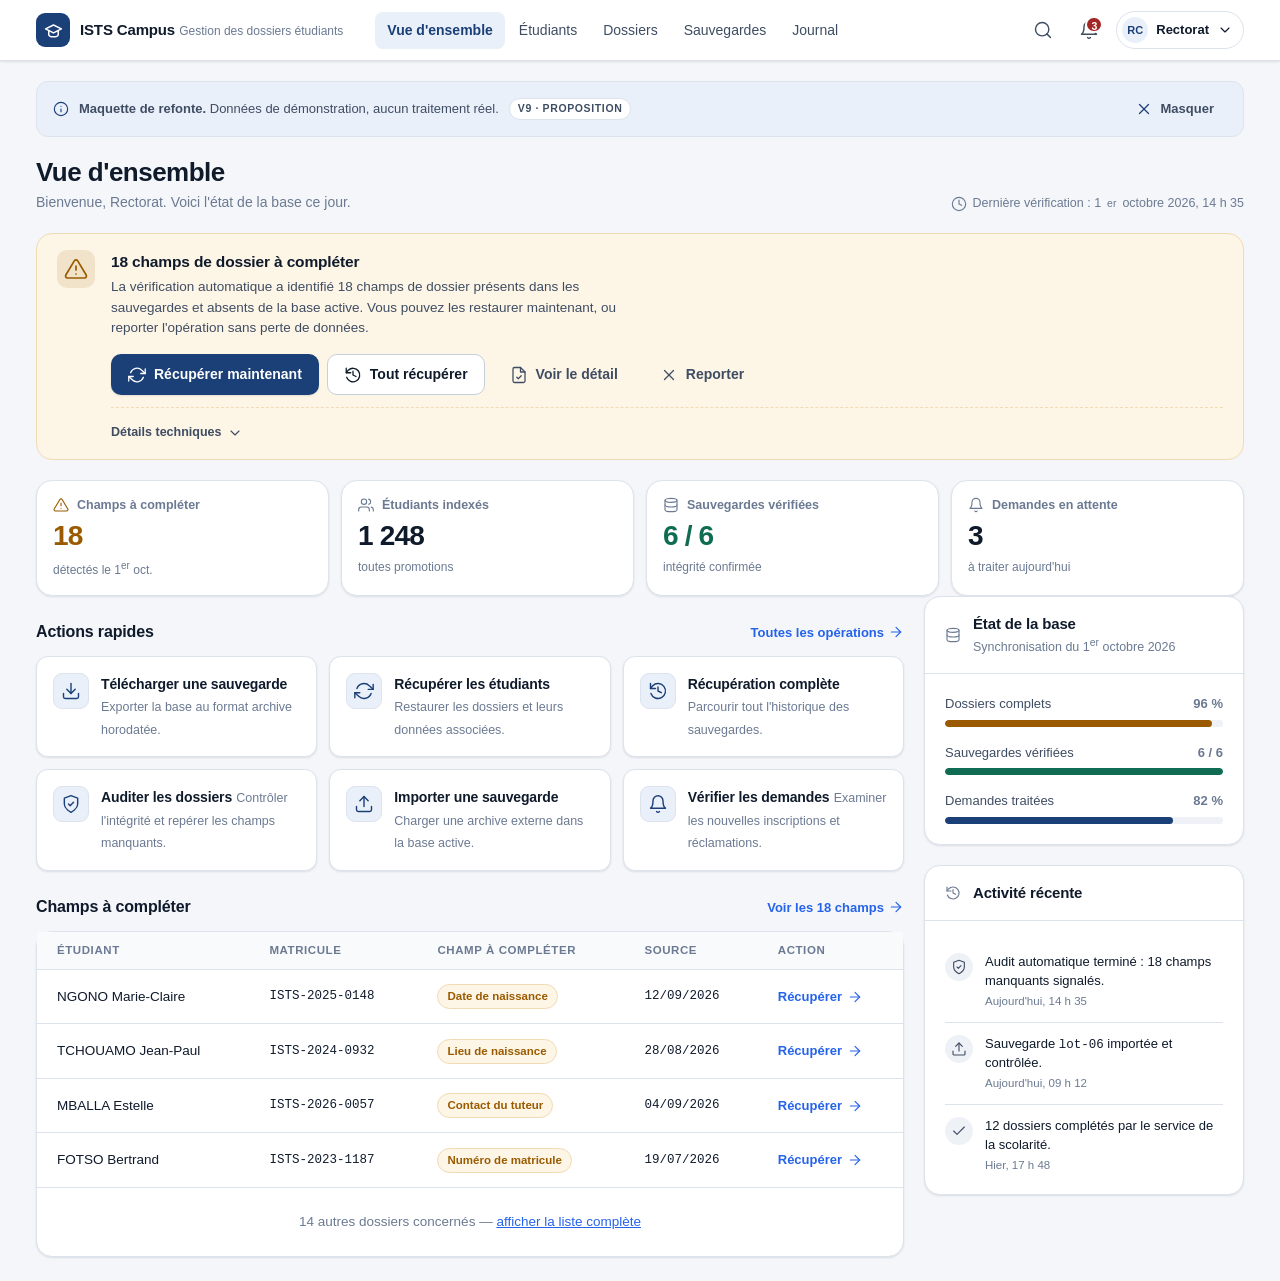
==== design/index.html @ 4a6eb20b "feat(design): refonte professionnelle de l'écran Vue d'ensemble - Design system par jetons CSS (clai" ====
<!DOCTYPE html>
<html lang="fr">
<head>
<meta charset="utf-8">
<meta name="viewport" content="width=device-width, initial-scale=1, viewport-fit=cover">
<meta name="color-scheme" content="light dark">
<meta name="description" content="ISTS Campus — tableau de bord du rectorat : intégrité des dossiers, sauvegardes et demandes.">
<title>Vue d'ensemble · ISTS Campus</title>
<style>
/* ==========================================================================
   ISTS Campus — Design system
   Refonte professionnelle : icônes SVG (plus d'emojis), hiérarchie visuelle,
   responsive mobile-first, thème clair/sombre, focus clavier visible.
   ========================================================================== */

/* --- Jetons de design ---------------------------------------------------- */
:root{
  /* Surfaces & texte */
  --bg:#f4f6f9;
  --surface:#ffffff;
  --surface-2:#f8fafc;
  --surface-3:#eef2f7;
  --border:#dde3ec;
  --border-strong:#c6cfdd;
  --text:#0f1a2b;
  --text-2:#3f4d63;
  --muted:#6b7a92;

  /* Marque & états */
  --brand:#1b3f77;
  --brand-600:#24518f;
  --brand-050:#eaf0fa;
  --accent:#2563eb;
  --warn:#9a5b00;
  --warn-bg:#fdf5e6;
  --warn-border:#f0dcb4;
  --ok:#0f6b52;
  --ok-bg:#e8f5f0;
  --danger:#a32626;
  --danger-bg:#fdeced;

  /* Typographie */
  --font:-apple-system,BlinkMacSystemFont,"Segoe UI",Roboto,"Helvetica Neue",Arial,"Noto Sans",sans-serif;
  --mono:ui-monospace,SFMono-Regular,Menlo,Consolas,"Liberation Mono",monospace;

  /* Rythme */
  --r-sm:8px; --r-md:12px; --r-lg:16px; --r-full:999px;
  --sp-1:4px; --sp-2:8px; --sp-3:12px; --sp-4:16px; --sp-5:20px; --sp-6:24px; --sp-8:32px;
  --shadow-sm:0 1px 2px rgba(15,26,43,.06),0 1px 3px rgba(15,26,43,.05);
  --shadow-md:0 4px 12px rgba(15,26,43,.08),0 1px 3px rgba(15,26,43,.05);
  --ring:0 0 0 3px rgba(37,99,235,.32);
  --header-h:60px;
}

@media (prefers-color-scheme: dark){
  :root{
    --bg:#0b1220; --surface:#111a2b; --surface-2:#151f33; --surface-3:#1b273e;
    --border:#26334b; --border-strong:#35455f;
    --text:#eaf0f8; --text-2:#c2cddc; --muted:#93a2b8;
    --brand:#9dc0ff; --brand-600:#b9d2ff; --brand-050:#1a2740;
    --accent:#6ea8fe;
    --warn:#f0c07a; --warn-bg:#2c2413; --warn-border:#4a3a1c;
    --ok:#7fd8bd; --ok-bg:#122b25;
    --danger:#f4a1a4; --danger-bg:#2e1518;
    --shadow-sm:0 1px 2px rgba(0,0,0,.4); --shadow-md:0 4px 14px rgba(0,0,0,.45);
  }
}

*,*::before,*::after{box-sizing:border-box}
html{-webkit-text-size-adjust:100%}
body{
  margin:0; background:var(--bg); color:var(--text);
  font-family:var(--font); font-size:15px; line-height:1.5;
  -webkit-font-smoothing:antialiased;
  overflow-x:hidden; /* aucune barre horizontale, même sur petits écrans */
}
h1,h2,h3,p{margin:0}
button{font:inherit; color:inherit}
a{color:var(--accent)}
:focus-visible{outline:none; box-shadow:var(--ring); border-radius:6px}

/* Icônes SVG inline (remplacent les emojis) */
.icon{width:20px; height:20px; flex:0 0 auto; stroke:currentColor; fill:none;
      stroke-width:1.7; stroke-linecap:round; stroke-linejoin:round}
.icon--sm{width:16px; height:16px}
.icon--lg{width:24px; height:24px}
.sprite{display:none}

.skip-link{position:absolute; left:-9999px; top:0; z-index:100; background:var(--surface);
  padding:10px 16px; border-radius:0 0 var(--r-sm) 0; text-decoration:none}
.skip-link:focus{left:0}
/* Contenu réservé aux lecteurs d'écran */
.sr-only{
  position:absolute !important; width:1px; height:1px; padding:0; margin:-1px;
  overflow:hidden; clip:rect(0 0 0 0); white-space:nowrap; border:0;
}

/* --- Barre d'application ------------------------------------------------- */
.appbar{
  position:sticky; top:0; z-index:40; background:var(--surface);
  border-bottom:1px solid var(--border); box-shadow:var(--shadow-sm);
  padding-top:env(safe-area-inset-top);
}
.appbar__inner{
  max-width:1240px; margin:0 auto; min-height:var(--header-h);
  padding:0 var(--sp-4); display:flex; align-items:center; gap:var(--sp-4);
}
.brand{display:flex; align-items:center; gap:10px; min-width:0; text-decoration:none; color:inherit}
.brand__mark{
  width:34px; height:34px; flex:0 0 auto; border-radius:9px;
  background:var(--brand); color:#fff; display:grid; place-items:center;
}
@media (prefers-color-scheme: dark){ .brand__mark{background:var(--brand-600); color:#0b1220} }
.brand__mark .icon{width:19px; height:19px; stroke-width:1.9}
.brand__text{min-width:0}
.brand__name{font-size:15px; font-weight:650; letter-spacing:-.01em; white-space:nowrap}
.brand__sub{font-size:11.5px; color:var(--muted); white-space:nowrap; overflow:hidden; text-overflow:ellipsis}

/* Navigation principale — onglets sobres, soulignés à l'état actif */
.mainnav{display:none; margin-left:var(--sp-4)}
.mainnav__list{display:flex; gap:2px; list-style:none; margin:0; padding:0}
.mainnav__link{
  display:block; padding:8px 12px; border-radius:var(--r-sm); text-decoration:none;
  color:var(--text-2); font-size:14px; font-weight:520; white-space:nowrap;
}
.mainnav__link:hover{background:var(--surface-3); color:var(--text)}
.mainnav__link[aria-current="page"]{background:var(--brand-050); color:var(--brand); font-weight:620}
@media (prefers-color-scheme: dark){ .mainnav__link[aria-current="page"]{color:var(--accent)} }

.appbar__actions{margin-left:auto; display:flex; align-items:center; gap:var(--sp-2)}
.iconbtn{
  position:relative; width:38px; height:38px; display:grid; place-items:center;
  background:transparent; border:1px solid transparent; border-radius:10px; cursor:pointer; color:var(--text-2);
}
.iconbtn:hover{background:var(--surface-3); color:var(--text)}
.iconbtn__badge{
  position:absolute; top:4px; right:4px; min-width:17px; height:17px; padding:0 4px;
  border-radius:var(--r-full); background:var(--danger); color:#fff;
  font-size:10.5px; font-weight:700; line-height:17px; text-align:center; border:2px solid var(--surface);
}
.userchip{
  display:none; align-items:center; gap:8px; padding:5px 10px 5px 5px;
  border:1px solid var(--border); border-radius:var(--r-full); background:var(--surface); cursor:pointer;
}
.userchip:hover{border-color:var(--border-strong)}
.userchip__avatar{
  width:26px; height:26px; border-radius:50%; background:var(--brand-050); color:var(--brand);
  display:grid; place-items:center; font-size:11px; font-weight:700;
}
@media (prefers-color-scheme: dark){ .userchip__avatar{color:var(--accent)} }
.userchip__label{font-size:13px; font-weight:560; white-space:nowrap}

/* --- Mise en page -------------------------------------------------------- */
.page{
  max-width:1240px; margin:0 auto; padding:var(--sp-5) var(--sp-4);
  padding-bottom:calc(84px + env(safe-area-inset-bottom)); /* place pour la nav basse */
}
.band{
  background:var(--brand-050); border:1px solid var(--border); border-radius:var(--r-md);
  padding:10px var(--sp-4); margin-bottom:var(--sp-5);
  display:flex; align-items:center; gap:10px; flex-wrap:wrap;
  font-size:13px; color:var(--text-2);
}
@media (prefers-color-scheme: dark){ .band{background:var(--surface-2)} }
.band .icon{color:var(--brand)}
@media (prefers-color-scheme: dark){ .band .icon{color:var(--accent)} }
.band__tag{
  font-size:10.5px; font-weight:700; letter-spacing:.06em; text-transform:uppercase;
  background:var(--surface); border:1px solid var(--border); border-radius:var(--r-full);
  padding:2px 8px; color:var(--text-2);
}

.page-head{
  display:flex; align-items:flex-end; justify-content:space-between;
  gap:var(--sp-4); flex-wrap:wrap; margin-bottom:var(--sp-5);
}
.page-head h1{font-size:26px; line-height:1.2; letter-spacing:-.02em; font-weight:680}
.page-head__sub{color:var(--muted); font-size:14px; margin-top:4px}
.page-head__meta{
  display:flex; align-items:center; gap:6px; color:var(--muted); font-size:12.5px;
  font-variant-numeric:tabular-nums;
}
.layout{display:grid; gap:var(--sp-5)}
@media (min-width:1024px){
  .layout{grid-template-columns:minmax(0,1fr) 320px; align-items:start}
}

/* --- Cartes & sections --------------------------------------------------- */
.card{
  background:var(--surface); border:1px solid var(--border); border-radius:var(--r-lg);
  box-shadow:var(--shadow-sm);
}
.card + .card{margin-top:var(--sp-5)}
.card__head{
  display:flex; align-items:center; gap:var(--sp-3);
  padding:var(--sp-4) var(--sp-5); border-bottom:1px solid var(--border);
}
.card__title{font-size:15px; font-weight:640; letter-spacing:-.01em}
.card__hint{font-size:12.5px; color:var(--muted)}
.card__body{padding:var(--sp-5)}
.section{margin-top:var(--sp-6)}
.section__head{display:flex; align-items:baseline; justify-content:space-between; gap:var(--sp-4); margin-bottom:var(--sp-3)}
.section__title{font-size:16px; font-weight:640; letter-spacing:-.01em}
.section__link{font-size:13px; font-weight:560; text-decoration:none; display:inline-flex; align-items:center; gap:4px}

/* --- Boutons ------------------------------------------------------------- */
.btn{
  display:inline-flex; align-items:center; justify-content:center; gap:8px;
  min-height:40px; padding:9px 16px; border-radius:10px; border:1px solid transparent;
  font-size:14px; font-weight:580; cursor:pointer; text-decoration:none;
  white-space:normal; text-align:center; /* le libellé se replie au lieu d'être tronqué */
  transition:background-color .15s, border-color .15s, box-shadow .15s;
}
.btn .icon{width:18px; height:18px}
.btn--primary{background:var(--brand); color:#fff; box-shadow:var(--shadow-sm)}
.btn--primary:hover{background:var(--brand-600)}
@media (prefers-color-scheme: dark){ .btn--primary{background:var(--accent); color:#0b1220} }
.btn--secondary{background:var(--surface); color:var(--text); border-color:var(--border-strong)}
.btn--secondary:hover{background:var(--surface-3)}
.btn--ghost{background:transparent; color:var(--text-2)}
.btn--ghost:hover{background:var(--surface-3); color:var(--text)}
.btn--sm{min-height:34px; padding:6px 12px; font-size:13px; border-radius:9px}
.btn--block{width:100%}
.btn[disabled]{opacity:.5; cursor:not-allowed}

/* --- Bandeau d'alerte intégrité ----------------------------------------- */
.alert{
  display:flex; gap:var(--sp-4); padding:var(--sp-4) var(--sp-5);
  background:var(--warn-bg); border:1px solid var(--warn-border); border-radius:var(--r-lg);
}
.alert__icon{
  width:38px; height:38px; flex:0 0 auto; border-radius:10px; display:grid; place-items:center;
  background:rgba(154,91,0,.12); color:var(--warn);
}
.alert__body{min-width:0; flex:1 1 auto}
.alert__title{font-size:15.5px; font-weight:660; letter-spacing:-.01em; color:var(--text)}
.alert__text{font-size:13.5px; color:var(--text-2); margin-top:4px; max-width:70ch}
.alert__actions{
  display:flex; flex-wrap:wrap; gap:var(--sp-2); margin-top:var(--sp-4);
}
.alert__actions .btn{flex:0 1 auto}
@media (max-width:560px){ .alert__actions .btn{flex:1 1 100%} }

/* Repli « détails techniques » : le jargon n'occupe plus l'écran principal */
.disclosure{margin-top:var(--sp-3); border-top:1px dashed var(--warn-border); padding-top:var(--sp-3)}
.disclosure > summary{
  cursor:pointer; font-size:12.5px; font-weight:580; color:var(--text-2);
  display:inline-flex; align-items:center; gap:6px; list-style:none;
}
.disclosure > summary::-webkit-details-marker{display:none}
.disclosure > summary .icon{transition:transform .18s}
.disclosure[open] > summary .icon{transform:rotate(180deg)}
.kv{
  margin:var(--sp-3) 0 0; display:grid; gap:2px;
  grid-template-columns:auto; font-size:12.5px;
}
@media (min-width:560px){ .kv{grid-template-columns:190px minmax(0,1fr)} }
.kv dt{color:var(--muted); padding:3px 0}
.kv dd{margin:0; padding:3px 0; font-family:var(--mono); font-size:12px; word-break:break-word}

/* --- Statistiques -------------------------------------------------------- */
.stats{display:grid; gap:var(--sp-3); grid-template-columns:repeat(2,minmax(0,1fr)); margin-top:var(--sp-5)}
@media (min-width:900px){ .stats{grid-template-columns:repeat(4,minmax(0,1fr))} }
.stat{
  background:var(--surface); border:1px solid var(--border); border-radius:var(--r-lg);
  padding:var(--sp-4); box-shadow:var(--shadow-sm); min-width:0;
}
.stat__top{display:flex; align-items:center; gap:8px; color:var(--muted)}
.stat__label{font-size:12.5px; font-weight:560; line-height:1.3}
.stat__value{
  font-size:28px; font-weight:680; letter-spacing:-.03em; margin-top:8px;
  font-variant-numeric:tabular-nums; line-height:1.1;
}
.stat__foot{font-size:12px; margin-top:6px; color:var(--muted)}
.stat--warn .stat__value{color:var(--warn)}
.stat--warn .stat__top .icon{color:var(--warn)}
.stat--ok .stat__value{color:var(--ok)}

/* --- Actions rapides ----------------------------------------------------- */
.actions{display:grid; gap:var(--sp-3); grid-template-columns:minmax(0,1fr); margin-top:var(--sp-3)}
@media (min-width:640px){ .actions{grid-template-columns:repeat(2,minmax(0,1fr))} }
@media (min-width:1024px){ .actions{grid-template-columns:repeat(3,minmax(0,1fr))} }
.action{
  display:flex; gap:var(--sp-3); align-items:flex-start; width:100%; text-align:left;
  background:var(--surface); border:1px solid var(--border); border-radius:var(--r-md);
  padding:var(--sp-4); cursor:pointer; box-shadow:var(--shadow-sm); min-width:0;
}
.action:hover{border-color:var(--border-strong); background:var(--surface-2)}
.action__icon{
  width:36px; height:36px; flex:0 0 auto; border-radius:9px; display:grid; place-items:center;
  background:var(--brand-050); color:var(--brand); border:1px solid var(--border);
}
@media (prefers-color-scheme: dark){ .action__icon{color:var(--accent)} }
.action__body{min-width:0}
.action__label{font-size:14px; font-weight:600; letter-spacing:-.01em}
.action__desc{font-size:12.5px; color:var(--muted); margin-top:3px}

/* --- Tableau des dossiers (devient une liste de cartes sur mobile) -------- */
.tablewrap{overflow-x:auto}
table.table{width:100%; border-collapse:collapse; font-size:13.5px}
.table th{
  text-align:left; font-size:11.5px; font-weight:680; letter-spacing:.05em; text-transform:uppercase;
  color:var(--muted); padding:10px var(--sp-5); background:var(--surface-2);
  border-bottom:1px solid var(--border); white-space:nowrap;
}
.table td{padding:13px var(--sp-5); border-bottom:1px solid var(--border); vertical-align:middle}
.table tr:last-child td{border-bottom:0}
.table tbody tr:hover{background:var(--surface-2)}
.cell-name{font-weight:600}
.cell-sub{font-size:12px; color:var(--muted); margin-top:2px}
.mono{font-family:var(--mono); font-size:12.5px}
.badge{
  display:inline-flex; align-items:center; gap:5px; padding:3px 9px; border-radius:var(--r-full);
  font-size:11.5px; font-weight:620; border:1px solid transparent; white-space:nowrap;
}
.badge--warn{background:var(--warn-bg); color:var(--warn); border-color:var(--warn-border)}
.badge--ok{background:var(--ok-bg); color:var(--ok)}
.badge--neutral{background:var(--surface-3); color:var(--text-2); border-color:var(--border)}
.rowaction{
  background:none; border:0; padding:4px 0; cursor:pointer; font-size:13px; font-weight:600;
  color:var(--accent); display:inline-flex; align-items:center; gap:5px; white-space:nowrap;
}
.table__empty{padding:var(--sp-6); text-align:center; color:var(--muted); font-size:13.5px}

@media (max-width:767px){
  .table thead{position:absolute; width:1px; height:1px; overflow:hidden; clip:rect(0 0 0 0)}
  .table, .table tbody, .table tr, .table td{display:block; width:100%}
  .table tr{
    border-bottom:1px solid var(--border); padding:var(--sp-3) var(--sp-4);
    display:grid; grid-template-columns:1fr auto; gap:2px var(--sp-3);
  }
  .table td{border:0; padding:2px 0}
  .table td[data-label]{display:flex; gap:8px; align-items:baseline; grid-column:1 / -1}
  .table td[data-label]::before{
    content:attr(data-label); flex:0 0 108px; color:var(--muted); font-size:12px;
  }
  .table td.is-primary{grid-column:1 / -1; font-weight:600}
  .table td.is-primary::before{display:none}
  .table td[data-label="Action"]{grid-column:1 / -1; padding-top:8px}
  .table td[data-label="Action"]::before{display:none}
}

/* --- Colonne latérale ---------------------------------------------------- */
.aside .card__body{padding:var(--sp-5)}
.meter + .meter{margin-top:var(--sp-4)}
.meter__row{display:flex; justify-content:space-between; gap:var(--sp-3); font-size:13px; margin-bottom:6px}
.meter__label{color:var(--text-2); font-weight:540}
.meter__value{color:var(--muted); font-variant-numeric:tabular-nums; font-weight:600}
.meter__track{height:7px; border-radius:var(--r-full); background:var(--surface-3); overflow:hidden}
.meter__fill{height:100%; border-radius:inherit; background:var(--brand)}
@media (prefers-color-scheme: dark){ .meter__fill{background:var(--accent)} }
.meter__fill--ok{background:var(--ok)}
.meter__fill--warn{background:var(--warn)}

.timeline{list-style:none; margin:0; padding:0}
.timeline li{display:flex; gap:var(--sp-3); padding:var(--sp-3) 0; border-bottom:1px solid var(--border)}
.timeline li:last-child{border-bottom:0; padding-bottom:0}
.timeline__dot{
  width:28px; height:28px; flex:0 0 auto; border-radius:50%; display:grid; place-items:center;
  background:var(--surface-3); color:var(--text-2);
}
.timeline__text{font-size:13px; line-height:1.45; min-width:0}
.timeline__time{font-size:11.5px; color:var(--muted); margin-top:2px; font-variant-numeric:tabular-nums}

/* --- Navigation basse (mobile) ------------------------------------------ */
.tabbar{
  position:fixed; left:0; right:0; bottom:0; z-index:40;
  background:var(--surface); /* repli pour navigateurs anciens */
  background:color-mix(in srgb, var(--surface) 92%, transparent);
  backdrop-filter:saturate(180%) blur(12px);
  border-top:1px solid var(--border);
  padding-bottom:env(safe-area-inset-bottom);
}
.tabbar__list{display:flex; list-style:none; margin:0; padding:6px 4px; max-width:600px; margin-inline:auto}
.tabbar__item{flex:1 1 0; min-width:0}
.tabbar__link{
  position:relative; display:flex; flex-direction:column; align-items:center; gap:3px;
  padding:6px 2px; border-radius:10px; text-decoration:none; color:var(--muted); font-size:10.5px; font-weight:560;
}
.tabbar__link[aria-current="page"]{color:var(--brand)}
@media (prefers-color-scheme: dark){ .tabbar__link[aria-current="page"]{color:var(--accent)} }
.tabbar__link .icon{width:21px; height:21px}
.tabbar__label{white-space:nowrap; overflow:hidden; text-overflow:ellipsis; max-width:100%}
.tabbar__badge{
  position:absolute; top:0; right:calc(50% - 20px);
  min-width:16px; height:16px; padding:0 4px; border-radius:var(--r-full);
  background:var(--warn); color:#fff; font-size:10px; font-weight:700; line-height:16px; text-align:center;
}
@media (min-width:1024px){ .tabbar{display:none} .page{padding-bottom:var(--sp-6)} }

@media (min-width:760px){ .userchip{display:inline-flex} .mainnav{display:block} }
@media (min-width:1024px){ .brand__sub{font-size:12px} }

/* Accessibilité : respect des préférences de mouvement */
@media (prefers-reduced-motion:reduce){ *{transition:none !important; animation:none !important} }
</style>
</head>
<body>

<!-- ===================== Bibliothèque d'icônes (SVG) ====================== -->
<svg class="sprite" aria-hidden="true" focusable="false" xmlns="http://www.w3.org/2000/svg">
  <defs>
    <symbol id="i-cap" viewBox="0 0 24 24"><path d="M22 10 12 5 2 10l10 5 10-5z"/><path d="M6 12v5c0 1.66 2.69 3 6 3s6-1.34 6-3v-5"/></symbol>
    <symbol id="i-grid" viewBox="0 0 24 24"><rect x="3" y="3" width="7" height="7" rx="1.5"/><rect x="14" y="3" width="7" height="7" rx="1.5"/><rect x="14" y="14" width="7" height="7" rx="1.5"/><rect x="3" y="14" width="7" height="7" rx="1.5"/></symbol>
    <symbol id="i-users" viewBox="0 0 24 24"><path d="M17 21v-2a4 4 0 0 0-4-4H5a4 4 0 0 0-4 4v2"/><circle cx="9" cy="7" r="4"/><path d="M23 21v-2a4 4 0 0 0-3-3.87"/><path d="M16 3.13a4 4 0 0 1 0 7.75"/></symbol>
    <symbol id="i-folder" viewBox="0 0 24 24"><path d="M22 19a2 2 0 0 1-2 2H4a2 2 0 0 1-2-2V5a2 2 0 0 1 2-2h5l2 3h9a2 2 0 0 1 2 2z"/></symbol>
    <symbol id="i-database" viewBox="0 0 24 24"><ellipse cx="12" cy="5" rx="9" ry="3"/><path d="M21 12c0 1.66-4 3-9 3s-9-1.34-9-3"/><path d="M3 5v14c0 1.66 4 3 9 3s9-1.34 9-3V5"/></symbol>
    <symbol id="i-bell" viewBox="0 0 24 24"><path d="M18 8A6 6 0 0 0 6 8c0 7-3 9-3 9h18s-3-2-3-9"/><path d="M13.73 21a2 2 0 0 1-3.46 0"/></symbol>
    <symbol id="i-search" viewBox="0 0 24 24"><circle cx="11" cy="11" r="8"/><path d="M21 21l-4.35-4.35"/></symbol>
    <symbol id="i-download" viewBox="0 0 24 24"><path d="M21 15v4a2 2 0 0 1-2 2H5a2 2 0 0 1-2-2v-4"/><path d="M7 10l5 5 5-5"/><path d="M12 15V3"/></symbol>
    <symbol id="i-upload" viewBox="0 0 24 24"><path d="M21 15v4a2 2 0 0 1-2 2H5a2 2 0 0 1-2-2v-4"/><path d="M17 8l-5-5-5 5"/><path d="M12 3v12"/></symbol>
    <symbol id="i-refresh" viewBox="0 0 24 24"><path d="M23 4v6h-6"/><path d="M1 20v-6h6"/><path d="M3.51 9a9 9 0 0 1 14.85-3.36L23 10"/><path d="M1 14l4.64 4.36A9 9 0 0 0 20.49 15"/></symbol>
    <symbol id="i-shield" viewBox="0 0 24 24"><path d="M12 22s8-4 8-10V5l-8-3-8 3v7c0 6 8 10 8 10z"/><path d="M9 12l2 2 4-4"/></symbol>
    <symbol id="i-filecheck" viewBox="0 0 24 24"><path d="M14 2H6a2 2 0 0 0-2 2v16a2 2 0 0 0 2 2h12a2 2 0 0 0 2-2V8z"/><path d="M14 2v6h6"/><path d="M9 15l2 2 4-4"/></symbol>
    <symbol id="i-alert" viewBox="0 0 24 24"><path d="M10.29 3.86 1.82 18a2 2 0 0 0 1.71 3h16.94a2 2 0 0 0 1.71-3L13.71 3.86a2 2 0 0 0-3.42 0z"/><path d="M12 9v4"/><path d="M12 17h.01"/></symbol>
    <symbol id="i-clock" viewBox="0 0 24 24"><circle cx="12" cy="12" r="10"/><path d="M12 6v6l4 2"/></symbol>
    <symbol id="i-check" viewBox="0 0 24 24"><path d="M20 6 9 17l-5-5"/></symbol>
    <symbol id="i-x" viewBox="0 0 24 24"><path d="M18 6 6 18"/><path d="M6 6l12 12"/></symbol>
    <symbol id="i-chevron" viewBox="0 0 24 24"><path d="M6 9l6 6 6-6"/></symbol>
    <symbol id="i-arrow" viewBox="0 0 24 24"><path d="M5 12h14"/><path d="M12 5l7 7-7 7"/></symbol>
    <symbol id="i-history" viewBox="0 0 24 24"><path d="M3 3v6h6"/><path d="M3.51 15a9 9 0 1 0 2.13-9.36L3 9"/><path d="M12 7v5l4 2"/></symbol>
    <symbol id="i-info" viewBox="0 0 24 24"><circle cx="12" cy="12" r="10"/><path d="M12 16v-4"/><path d="M12 8h.01"/></symbol>
    <symbol id="i-more" viewBox="0 0 24 24"><circle cx="12" cy="12" r="1.6"/><circle cx="12" cy="5" r="1.6"/><circle cx="12" cy="19" r="1.6"/></symbol>
  </defs>
</svg>

<a class="skip-link" href="#main">Aller au contenu principal</a>

<!-- ============================ Barre d'application ====================== -->
<header class="appbar">
  <div class="appbar__inner">
    <a class="brand" href="#" aria-label="ISTS Campus, accueil">
      <span class="brand__mark"><svg class="icon" aria-hidden="true"><use href="#i-cap"></use></svg></span>
      <span class="brand__text">
        <span class="brand__name">ISTS Campus</span>
        <span class="brand__sub">Gestion des dossiers étudiants</span>
      </span>
    </a>

    <nav class="mainnav" aria-label="Navigation principale">
      <ul class="mainnav__list">
        <li><a class="mainnav__link" href="#" aria-current="page">Vue d'ensemble</a></li>
        <li><a class="mainnav__link" href="#">Étudiants</a></li>
        <li><a class="mainnav__link" href="#">Dossiers</a></li>
        <li><a class="mainnav__link" href="#">Sauvegardes</a></li>
        <li><a class="mainnav__link" href="#">Journal</a></li>
      </ul>
    </nav>

    <div class="appbar__actions">
      <button class="iconbtn" type="button" aria-label="Rechercher un étudiant ou un dossier">
        <svg class="icon" aria-hidden="true"><use href="#i-search"></use></svg>
      </button>
      <button class="iconbtn" type="button" aria-label="Notifications, 3 nouvelles demandes">
        <svg class="icon" aria-hidden="true"><use href="#i-bell"></use></svg>
        <span class="iconbtn__badge">3</span>
      </button>
      <button class="userchip" type="button" aria-haspopup="menu">
        <span class="userchip__avatar" aria-hidden="true">RC</span>
        <span class="userchip__label">Rectorat</span>
        <svg class="icon icon--sm" aria-hidden="true"><use href="#i-chevron"></use></svg>
      </button>
    </div>
  </div>
</header>

<!-- ================================ Contenu ============================== -->
<main class="page" id="main">

  <!-- Bandeau de maquette — à supprimer une fois la refonte intégrée -->
  <div class="band" id="demo-band">
    <svg class="icon icon--sm" aria-hidden="true"><use href="#i-info"></use></svg>
    <span><strong>Maquette de refonte.</strong> Données de démonstration, aucun traitement réel.</span>
    <span class="band__tag">V9 · proposition</span>
    <button class="btn btn--ghost btn--sm" type="button" style="margin-left:auto" data-dismiss="demo-band">
      <svg class="icon icon--sm" aria-hidden="true"><use href="#i-x"></use></svg>
      Masquer
    </button>
  </div>

  <div class="page-head">
    <div>
      <h1>Vue d'ensemble</h1>
      <p class="page-head__sub">Bienvenue, Rectorat. Voici l'état de la base ce jour.</p>
    </div>
    <p class="page-head__meta">
      <svg class="icon icon--sm" aria-hidden="true"><use href="#i-clock"></use></svg>
      Dernière vérification : 1<sup>er</sup> octobre 2026, 14 h 35
    </p>
  </div>

  <!-- Intégrité des données -->
  <section aria-labelledby="alert-title">
    <div class="alert" role="status">
      <span class="alert__icon"><svg class="icon icon--lg" aria-hidden="true"><use href="#i-alert"></use></svg></span>
      <div class="alert__body">
        <h2 class="alert__title" id="alert-title">18 champs de dossier à compléter</h2>
        <p class="alert__text">
          La vérification automatique a identifié 18 champs de dossier présents dans les
          sauvegardes et absents de la base active. Vous pouvez les restaurer maintenant,
          ou reporter l'opération sans perte de données.
        </p>

        <div class="alert__actions">
          <button class="btn btn--primary" type="button">
            <svg class="icon" aria-hidden="true"><use href="#i-refresh"></use></svg>
            Récupérer maintenant
          </button>
          <button class="btn btn--secondary" type="button">
            <svg class="icon" aria-hidden="true"><use href="#i-history"></use></svg>
            Tout récupérer
          </button>
          <button class="btn btn--ghost" type="button">
            <svg class="icon" aria-hidden="true"><use href="#i-filecheck"></use></svg>
            Voir le détail
          </button>
          <button class="btn btn--ghost" type="button" data-dismiss="alert-card">
            <svg class="icon" aria-hidden="true"><use href="#i-x"></use></svg>
            Reporter
          </button>
        </div>

        <details class="disclosure">
          <summary>
            Détails techniques
            <svg class="icon icon--sm" aria-hidden="true"><use href="#i-chevron"></use></svg>
          </summary>
          <dl class="kv">
            <dt>Source analysée</dt><dd>sauvegardes Firestore (6 lots)</dd>
            <dt>Périmètre</dt><dd>collection « dossiers » · champs incomplets</dd>
            <dt>Horodatage de l'analyse</dt><dd>2026-10-01T14:35:27Z</dd>
            <dt>Identifiant du rapport</dt><dd>audit-2026-10-01-a41f</dd>
          </dl>
        </details>
      </div>
    </div>
  </section>

  <!-- Indicateurs clés -->
  <section class="stats" aria-label="Indicateurs clés">
    <article class="stat stat--warn">
      <div class="stat__top">
        <svg class="icon icon--sm" aria-hidden="true"><use href="#i-alert"></use></svg>
        <span class="stat__label">Champs à compléter</span>
      </div>
      <p class="stat__value">18</p>
      <p class="stat__foot">détectés le 1<sup>er</sup> oct.</p>
    </article>

    <article class="stat">
      <div class="stat__top">
        <svg class="icon icon--sm" aria-hidden="true"><use href="#i-users"></use></svg>
        <span class="stat__label">Étudiants indexés</span>
      </div>
      <p class="stat__value">1 248</p>
      <p class="stat__foot">toutes promotions</p>
    </article>

    <article class="stat stat--ok">
      <div class="stat__top">
        <svg class="icon icon--sm" aria-hidden="true"><use href="#i-database"></use></svg>
        <span class="stat__label">Sauvegardes vérifiées</span>
      </div>
      <p class="stat__value">6 / 6</p>
      <p class="stat__foot">intégrité confirmée</p>
    </article>

    <article class="stat">
      <div class="stat__top">
        <svg class="icon icon--sm" aria-hidden="true"><use href="#i-bell"></use></svg>
        <span class="stat__label">Demandes en attente</span>
      </div>
      <p class="stat__value">3</p>
      <p class="stat__foot">à traiter aujourd'hui</p>
    </article>
  </section>

  <div class="layout">
    <!-- Colonne principale -->
    <div>
      <!-- Actions rapides -->
      <section class="section" aria-labelledby="sec-actions">
        <div class="section__head">
          <h2 class="section__title" id="sec-actions">Actions rapides</h2>
          <a class="section__link" href="#">Toutes les opérations <svg class="icon icon--sm" aria-hidden="true"><use href="#i-arrow"></use></svg></a>
        </div>

        <div class="actions">
          <button class="action" type="button">
            <span class="action__icon"><svg class="icon" aria-hidden="true"><use href="#i-download"></use></svg></span>
            <span class="action__body">
              <span class="action__label">Télécharger une sauvegarde</span>
              <span class="action__desc">Exporter la base au format archive horodatée.</span>
            </span>
          </button>

          <button class="action" type="button">
            <span class="action__icon"><svg class="icon" aria-hidden="true"><use href="#i-refresh"></use></svg></span>
            <span class="action__body">
              <span class="action__label">Récupérer les étudiants</span>
              <span class="action__desc">Restaurer les dossiers et leurs données associées.</span>
            </span>
          </button>

          <button class="action" type="button">
            <span class="action__icon"><svg class="icon" aria-hidden="true"><use href="#i-history"></use></svg></span>
            <span class="action__body">
              <span class="action__label">Récupération complète</span>
              <span class="action__desc">Parcourir tout l'historique des sauvegardes.</span>
            </span>
          </button>

          <button class="action" type="button">
            <span class="action__icon"><svg class="icon" aria-hidden="true"><use href="#i-shield"></use></svg></span>
            <span class="action__body">
              <span class="action__label">Auditer les dossiers</span>
              <span class="action__desc">Contrôler l'intégrité et repérer les champs manquants.</span>
            </span>
          </button>

          <button class="action" type="button">
            <span class="action__icon"><svg class="icon" aria-hidden="true"><use href="#i-upload"></use></svg></span>
            <span class="action__body">
              <span class="action__label">Importer une sauvegarde</span>
              <span class="action__desc">Charger une archive externe dans la base active.</span>
            </span>
          </button>

          <button class="action" type="button">
            <span class="action__icon"><svg class="icon" aria-hidden="true"><use href="#i-bell"></use></svg></span>
            <span class="action__body">
              <span class="action__label">Vérifier les demandes</span>
              <span class="action__desc">Examiner les nouvelles inscriptions et réclamations.</span>
            </span>
          </button>
        </div>
      </section>

      <!-- Dossiers concernés -->
      <section class="section" aria-labelledby="sec-files">
        <div class="section__head">
          <h2 class="section__title" id="sec-files">Champs à compléter</h2>
          <a class="section__link" href="#">Voir les 18 champs <svg class="icon icon--sm" aria-hidden="true"><use href="#i-arrow"></use></svg></a>
        </div>

        <div class="card">
          <div class="tablewrap">
            <table class="table">
              <caption class="sr-only">Champs manquants par étudiant, avec leur origine</caption>
              <thead>
                <tr>
                  <th scope="col">Étudiant</th>
                  <th scope="col">Matricule</th>
                  <th scope="col">Champ à compléter</th>
                  <th scope="col">Source</th>
                  <th scope="col">Action</th>
                </tr>
              </thead>
              <tbody>
                <tr>
                  <td class="is-primary">NGONO Marie-Claire</td>
                  <td data-label="Matricule" class="mono">ISTS-2025-0148</td>
                  <td data-label="Champ à compléter"><span class="badge badge--warn">Date de naissance</span></td>
                  <td data-label="Source" class="mono">12/09/2026</td>
                  <td data-label="Action">
                    <button class="rowaction" type="button">Récupérer <svg class="icon icon--sm" aria-hidden="true"><use href="#i-arrow"></use></svg></button>
                  </td>
                </tr>
                <tr>
                  <td class="is-primary">TCHOUAMO Jean-Paul</td>
                  <td data-label="Matricule" class="mono">ISTS-2024-0932</td>
                  <td data-label="Champ à compléter"><span class="badge badge--warn">Lieu de naissance</span></td>
                  <td data-label="Source" class="mono">28/08/2026</td>
                  <td data-label="Action">
                    <button class="rowaction" type="button">Récupérer <svg class="icon icon--sm" aria-hidden="true"><use href="#i-arrow"></use></svg></button>
                  </td>
                </tr>
                <tr>
                  <td class="is-primary">MBALLA Estelle</td>
                  <td data-label="Matricule" class="mono">ISTS-2026-0057</td>
                  <td data-label="Champ à compléter"><span class="badge badge--warn">Contact du tuteur</span></td>
                  <td data-label="Source" class="mono">04/09/2026</td>
                  <td data-label="Action">
                    <button class="rowaction" type="button">Récupérer <svg class="icon icon--sm" aria-hidden="true"><use href="#i-arrow"></use></svg></button>
                  </td>
                </tr>
                <tr>
                  <td class="is-primary">FOTSO Bertrand</td>
                  <td data-label="Matricule" class="mono">ISTS-2023-1187</td>
                  <td data-label="Champ à compléter"><span class="badge badge--warn">Numéro de matricule</span></td>
                  <td data-label="Source" class="mono">19/07/2026</td>
                  <td data-label="Action">
                    <button class="rowaction" type="button">Récupérer <svg class="icon icon--sm" aria-hidden="true"><use href="#i-arrow"></use></svg></button>
                  </td>
                </tr>
              </tbody>
            </table>
          </div>
          <p class="table__empty" style="border-top:1px solid var(--border)">
            14 autres dossiers concernés — <a href="#">afficher la liste complète</a>
          </p>
        </div>
      </section>
    </div>

    <!-- Colonne latérale -->
    <aside class="aside">
      <div class="card">
        <div class="card__head">
          <svg class="icon icon--sm" aria-hidden="true" style="color:var(--muted)"><use href="#i-database"></use></svg>
          <div>
            <h2 class="card__title">État de la base</h2>
            <p class="card__hint">Synchronisation du 1<sup>er</sup> octobre 2026</p>
          </div>
        </div>
        <div class="card__body">
          <div class="meter">
            <div class="meter__row"><span class="meter__label">Dossiers complets</span><span class="meter__value">96 %</span></div>
            <div class="meter__track"><div class="meter__fill meter__fill--warn" style="width:96%"></div></div>
          </div>
          <div class="meter">
            <div class="meter__row"><span class="meter__label">Sauvegardes vérifiées</span><span class="meter__value">6 / 6</span></div>
            <div class="meter__track"><div class="meter__fill meter__fill--ok" style="width:100%"></div></div>
          </div>
          <div class="meter">
            <div class="meter__row"><span class="meter__label">Demandes traitées</span><span class="meter__value">82 %</span></div>
            <div class="meter__track"><div class="meter__fill" style="width:82%"></div></div>
          </div>
        </div>
      </div>

      <div class="card">
        <div class="card__head">
          <svg class="icon icon--sm" aria-hidden="true" style="color:var(--muted)"><use href="#i-history"></use></svg>
          <h2 class="card__title">Activité récente</h2>
        </div>
        <div class="card__body">
          <ul class="timeline">
            <li>
              <span class="timeline__dot"><svg class="icon icon--sm" aria-hidden="true"><use href="#i-shield"></use></svg></span>
              <div>
                <p class="timeline__text">Audit automatique terminé : 18 champs manquants signalés.</p>
                <p class="timeline__time">Aujourd'hui, 14 h 35</p>
              </div>
            </li>
            <li>
              <span class="timeline__dot"><svg class="icon icon--sm" aria-hidden="true"><use href="#i-upload"></use></svg></span>
              <div>
                <p class="timeline__text">Sauvegarde <span class="mono">lot-06</span> importée et contrôlée.</p>
                <p class="timeline__time">Aujourd'hui, 09 h 12</p>
              </div>
            </li>
            <li>
              <span class="timeline__dot"><svg class="icon icon--sm" aria-hidden="true"><use href="#i-check"></use></svg></span>
              <div>
                <p class="timeline__text">12 dossiers complétés par le service de la scolarité.</p>
                <p class="timeline__time">Hier, 17 h 48</p>
              </div>
            </li>
          </ul>
        </div>
      </div>
    </aside>
  </div>
</main>

<!-- ========================= Navigation basse (mobile) =================== -->
<nav class="tabbar" aria-label="Navigation mobile">
  <ul class="tabbar__list">
    <li class="tabbar__item">
      <a class="tabbar__link" href="#" aria-current="page">
        <svg class="icon" aria-hidden="true"><use href="#i-grid"></use></svg>
        <span class="tabbar__label">Vue d'ensemble</span>
      </a>
    </li>
    <li class="tabbar__item">
      <a class="tabbar__link" href="#">
        <svg class="icon" aria-hidden="true"><use href="#i-users"></use></svg>
        <span class="tabbar__label">Étudiants</span>
      </a>
    </li>
    <li class="tabbar__item">
      <a class="tabbar__link" href="#">
        <svg class="icon" aria-hidden="true"><use href="#i-folder"></use></svg>
        <span class="tabbar__label">Dossiers</span>
        <span class="tabbar__badge">18</span>
      </a>
    </li>
    <li class="tabbar__item">
      <a class="tabbar__link" href="#">
        <svg class="icon" aria-hidden="true"><use href="#i-database"></use></svg>
        <span class="tabbar__label">Sauvegardes</span>
      </a>
    </li>
    <li class="tabbar__item">
      <a class="tabbar__link" href="#">
        <svg class="icon" aria-hidden="true"><use href="#i-more"></use></svg>
        <span class="tabbar__label">Plus</span>
      </a>
    </li>
  </ul>
</nav>

<script>
// Comportements de démonstration uniquement (aucun appel réseau dans la maquette).
document.querySelectorAll('[data-dismiss]').forEach(function (btn) {
  btn.addEventListener('click', function () {
    var target = btn.closest('.band, .alert, .card');
    if (target) target.remove();
  });
});
</script>
</body>
</html>
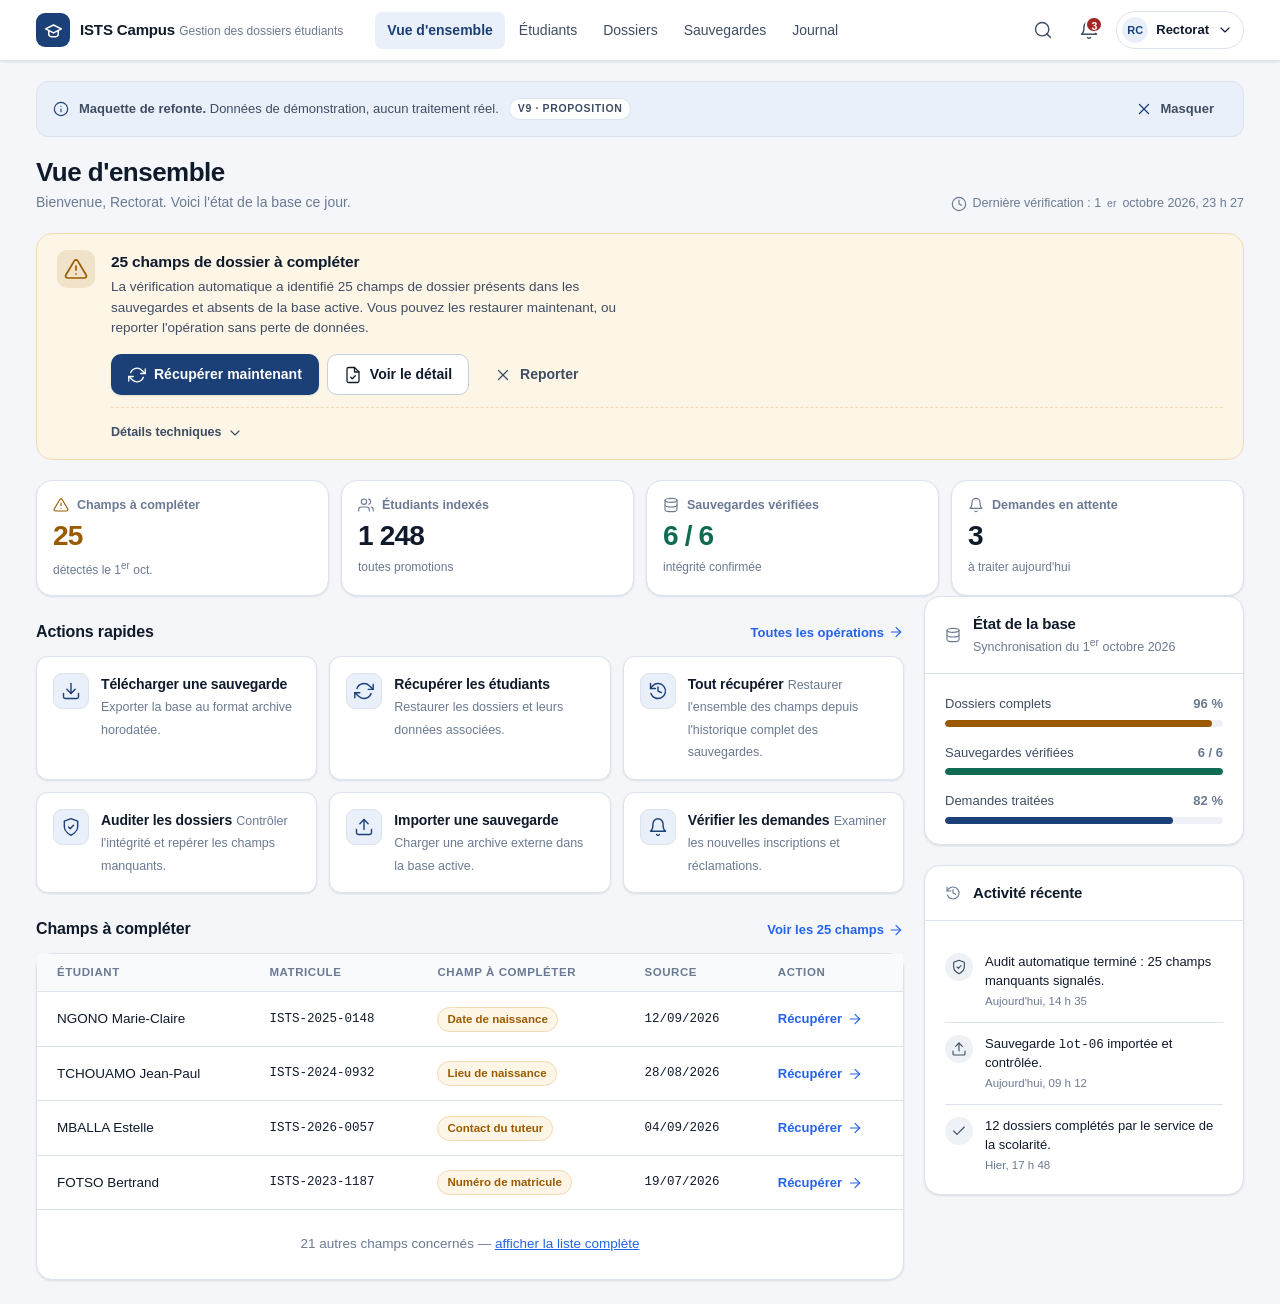
==== commit 869599f4: "fix(interface): « Récupérer TOUT » n'est plus proposé deux fois Constaté sur la capture du 01/10/202" ====
--- a/design/index.html
+++ b/design/index.html
@@ -114,7 +114,8 @@
 .brand__mark .icon{width:19px; height:19px; stroke-width:1.9}
 .brand__text{min-width:0}
 .brand__name{font-size:15px; font-weight:650; letter-spacing:-.01em; white-space:nowrap}
-.brand__sub{font-size:11.5px; color:var(--muted); white-space:nowrap; overflow:hidden; text-overflow:ellipsis}
+.brand__sub{font-size:11.5px; color:var(--muted); white-space:nowrap}
+@media (max-width:399px){ .brand__sub{display:none} }
 
 /* Navigation principale — onglets sobres, soulignés à l'état actif */
 .mainnav{display:none; margin-left:var(--sp-4)}
@@ -380,7 +381,9 @@
 .tabbar__link[aria-current="page"]{color:var(--brand)}
 @media (prefers-color-scheme: dark){ .tabbar__link[aria-current="page"]{color:var(--accent)} }
 .tabbar__link .icon{width:21px; height:21px}
-.tabbar__label{white-space:nowrap; overflow:hidden; text-overflow:ellipsis; max-width:100%}
+.tabbar__label{
+  max-width:100%; text-align:center; line-height:1.15; overflow-wrap:anywhere;
+}
 .tabbar__badge{
   position:absolute; top:0; right:calc(50% - 20px);
   min-width:16px; height:16px; padding:0 4px; border-radius:var(--r-full);
@@ -388,8 +391,13 @@
 }
 @media (min-width:1024px){ .tabbar{display:none} .page{padding-bottom:var(--sp-6)} }
 
-@media (min-width:760px){ .userchip{display:inline-flex} .mainnav{display:block} }
+@media (min-width:760px){ .userchip{display:inline-flex} }
+/* La navigation principale n'apparaît que lorsqu'elle tient sans déborder,
+   c'est-à-dire quand la barre d'onglets mobile disparaît. */
+@media (min-width:1024px){ .mainnav{display:block} }
 @media (min-width:1024px){ .brand__sub{font-size:12px} }
+/* Icônes des en-têtes de carte : via le design system, plus de style en ligne */
+.card__head > .icon{color:var(--muted)}
 
 /* Accessibilité : respect des préférences de mouvement */
 @media (prefers-reduced-motion:reduce){ *{transition:none !important; animation:none !important} }
@@ -485,7 +493,7 @@
     </div>
     <p class="page-head__meta">
       <svg class="icon icon--sm" aria-hidden="true"><use href="#i-clock"></use></svg>
-      Dernière vérification : 1<sup>er</sup> octobre 2026, 14 h 35
+      Dernière vérification : 1<sup>er</sup> octobre 2026, 23 h 27
     </p>
   </div>
 
@@ -494,9 +502,9 @@
     <div class="alert" role="status">
       <span class="alert__icon"><svg class="icon icon--lg" aria-hidden="true"><use href="#i-alert"></use></svg></span>
       <div class="alert__body">
-        <h2 class="alert__title" id="alert-title">18 champs de dossier à compléter</h2>
+        <h2 class="alert__title" id="alert-title">25 champs de dossier à compléter</h2>
         <p class="alert__text">
-          La vérification automatique a identifié 18 champs de dossier présents dans les
+          La vérification automatique a identifié 25 champs de dossier présents dans les
           sauvegardes et absents de la base active. Vous pouvez les restaurer maintenant,
           ou reporter l'opération sans perte de données.
         </p>
@@ -507,10 +515,6 @@
             Récupérer maintenant
           </button>
           <button class="btn btn--secondary" type="button">
-            <svg class="icon" aria-hidden="true"><use href="#i-history"></use></svg>
-            Tout récupérer
-          </button>
-          <button class="btn btn--ghost" type="button">
             <svg class="icon" aria-hidden="true"><use href="#i-filecheck"></use></svg>
             Voir le détail
           </button>
@@ -528,8 +532,8 @@
           <dl class="kv">
             <dt>Source analysée</dt><dd>sauvegardes Firestore (6 lots)</dd>
             <dt>Périmètre</dt><dd>collection « dossiers » · champs incomplets</dd>
-            <dt>Horodatage de l'analyse</dt><dd>2026-10-01T14:35:27Z</dd>
-            <dt>Identifiant du rapport</dt><dd>audit-2026-10-01-a41f</dd>
+            <dt>Horodatage de l'analyse</dt><dd>2026-10-01T23:27:12Z</dd>
+            <dt>Identifiant du rapport</dt><dd>audit-2026-10-01-b7c2</dd>
           </dl>
         </details>
       </div>
@@ -543,7 +547,7 @@
         <svg class="icon icon--sm" aria-hidden="true"><use href="#i-alert"></use></svg>
         <span class="stat__label">Champs à compléter</span>
       </div>
-      <p class="stat__value">18</p>
+      <p class="stat__value">25</p>
       <p class="stat__foot">détectés le 1<sup>er</sup> oct.</p>
     </article>
 
@@ -605,8 +609,8 @@
           <button class="action" type="button">
             <span class="action__icon"><svg class="icon" aria-hidden="true"><use href="#i-history"></use></svg></span>
             <span class="action__body">
-              <span class="action__label">Récupération complète</span>
-              <span class="action__desc">Parcourir tout l'historique des sauvegardes.</span>
+              <span class="action__label">Tout récupérer</span>
+              <span class="action__desc">Restaurer l'ensemble des champs depuis l'historique complet des sauvegardes.</span>
             </span>
           </button>
 
@@ -640,7 +644,7 @@
       <section class="section" aria-labelledby="sec-files">
         <div class="section__head">
           <h2 class="section__title" id="sec-files">Champs à compléter</h2>
-          <a class="section__link" href="#">Voir les 18 champs <svg class="icon icon--sm" aria-hidden="true"><use href="#i-arrow"></use></svg></a>
+          <a class="section__link" href="#">Voir les 25 champs <svg class="icon icon--sm" aria-hidden="true"><use href="#i-arrow"></use></svg></a>
         </div>
 
         <div class="card">
@@ -697,7 +701,7 @@
             </table>
           </div>
           <p class="table__empty" style="border-top:1px solid var(--border)">
-            14 autres dossiers concernés — <a href="#">afficher la liste complète</a>
+            21 autres champs concernés — <a href="#">afficher la liste complète</a>
           </p>
         </div>
       </section>
@@ -707,7 +711,7 @@
     <aside class="aside">
       <div class="card">
         <div class="card__head">
-          <svg class="icon icon--sm" aria-hidden="true" style="color:var(--muted)"><use href="#i-database"></use></svg>
+          <svg class="icon icon--sm" aria-hidden="true"><use href="#i-database"></use></svg>
           <div>
             <h2 class="card__title">État de la base</h2>
             <p class="card__hint">Synchronisation du 1<sup>er</sup> octobre 2026</p>
@@ -731,7 +735,7 @@
 
       <div class="card">
         <div class="card__head">
-          <svg class="icon icon--sm" aria-hidden="true" style="color:var(--muted)"><use href="#i-history"></use></svg>
+          <svg class="icon icon--sm" aria-hidden="true"><use href="#i-history"></use></svg>
           <h2 class="card__title">Activité récente</h2>
         </div>
         <div class="card__body">
@@ -739,7 +743,7 @@
             <li>
               <span class="timeline__dot"><svg class="icon icon--sm" aria-hidden="true"><use href="#i-shield"></use></svg></span>
               <div>
-                <p class="timeline__text">Audit automatique terminé : 18 champs manquants signalés.</p>
+                <p class="timeline__text">Audit automatique terminé : 25 champs manquants signalés.</p>
                 <p class="timeline__time">Aujourd'hui, 14 h 35</p>
               </div>
             </li>
@@ -770,7 +774,7 @@
     <li class="tabbar__item">
       <a class="tabbar__link" href="#" aria-current="page">
         <svg class="icon" aria-hidden="true"><use href="#i-grid"></use></svg>
-        <span class="tabbar__label">Vue d'ensemble</span>
+        <span class="tabbar__label">Accueil</span>
       </a>
     </li>
     <li class="tabbar__item">
@@ -783,7 +787,7 @@
       <a class="tabbar__link" href="#">
         <svg class="icon" aria-hidden="true"><use href="#i-folder"></use></svg>
         <span class="tabbar__label">Dossiers</span>
-        <span class="tabbar__badge">18</span>
+        <span class="tabbar__badge">25</span>
       </a>
     </li>
     <li class="tabbar__item">
